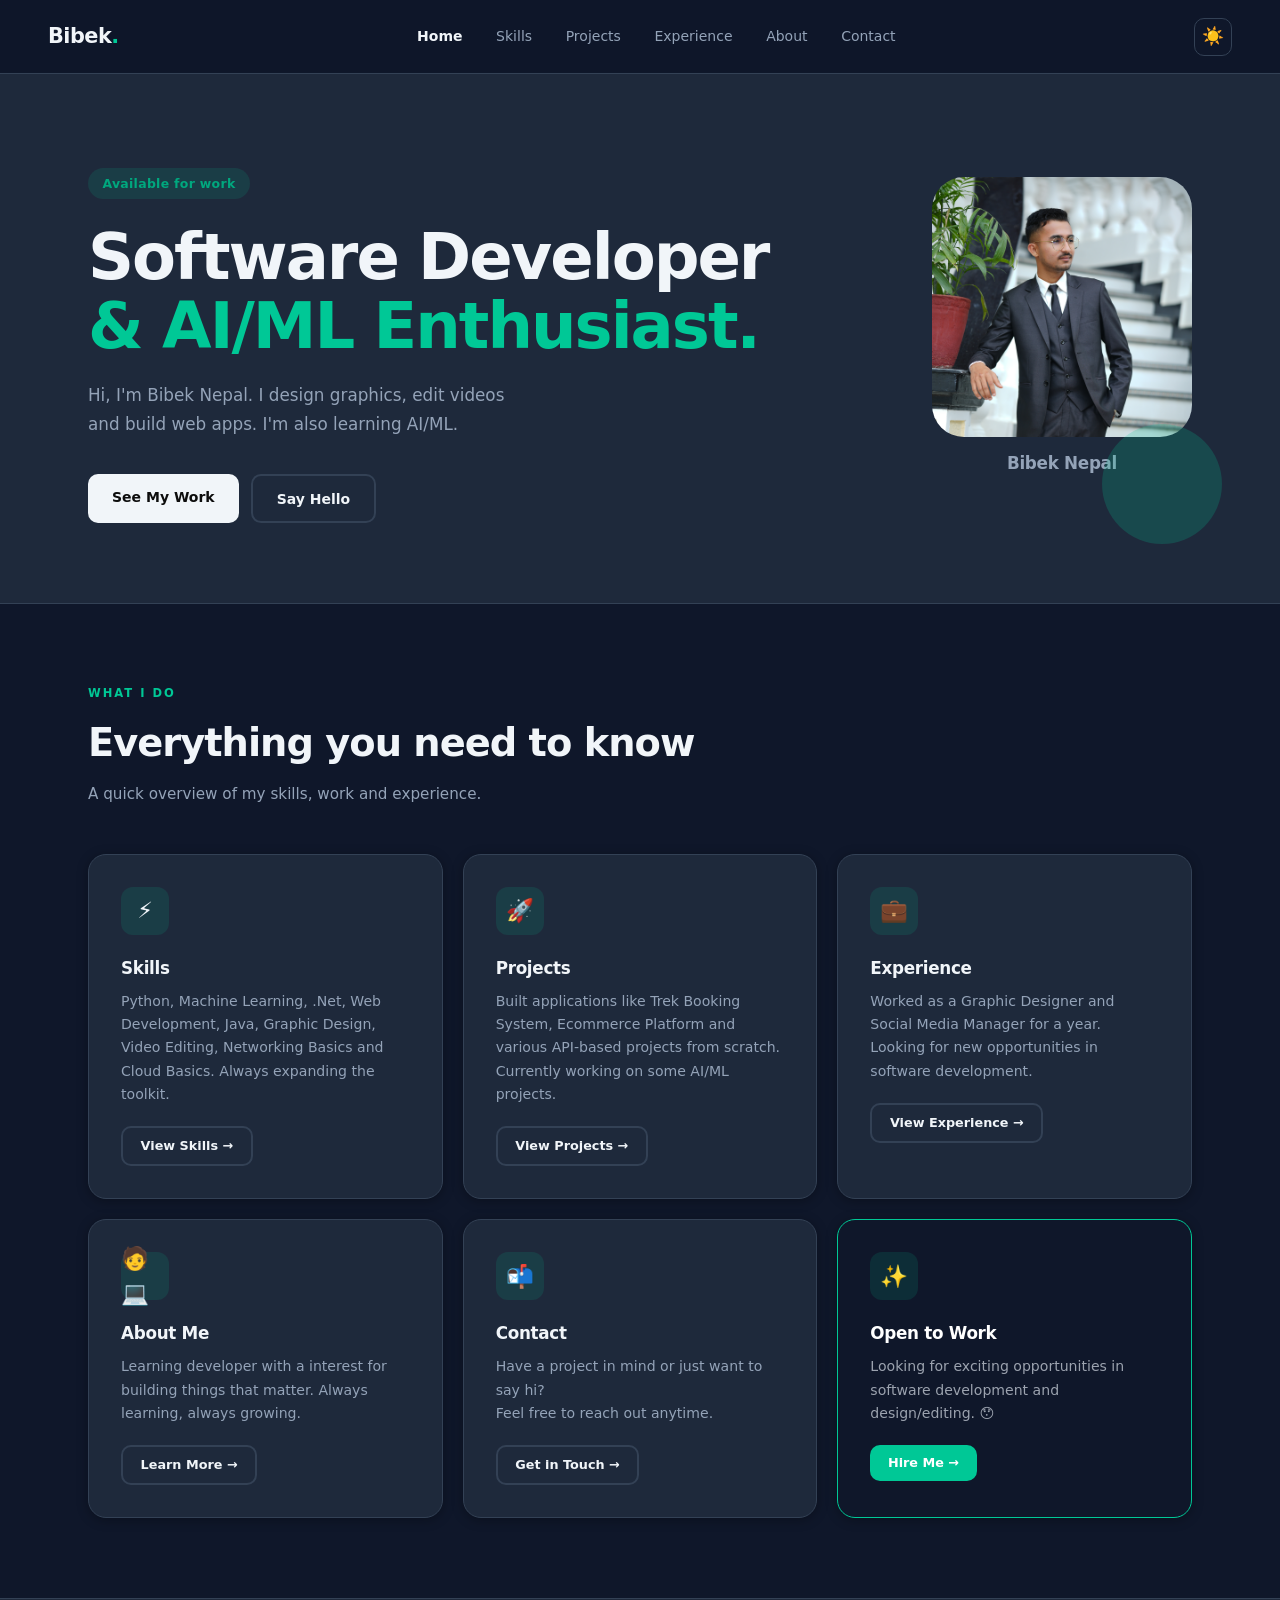
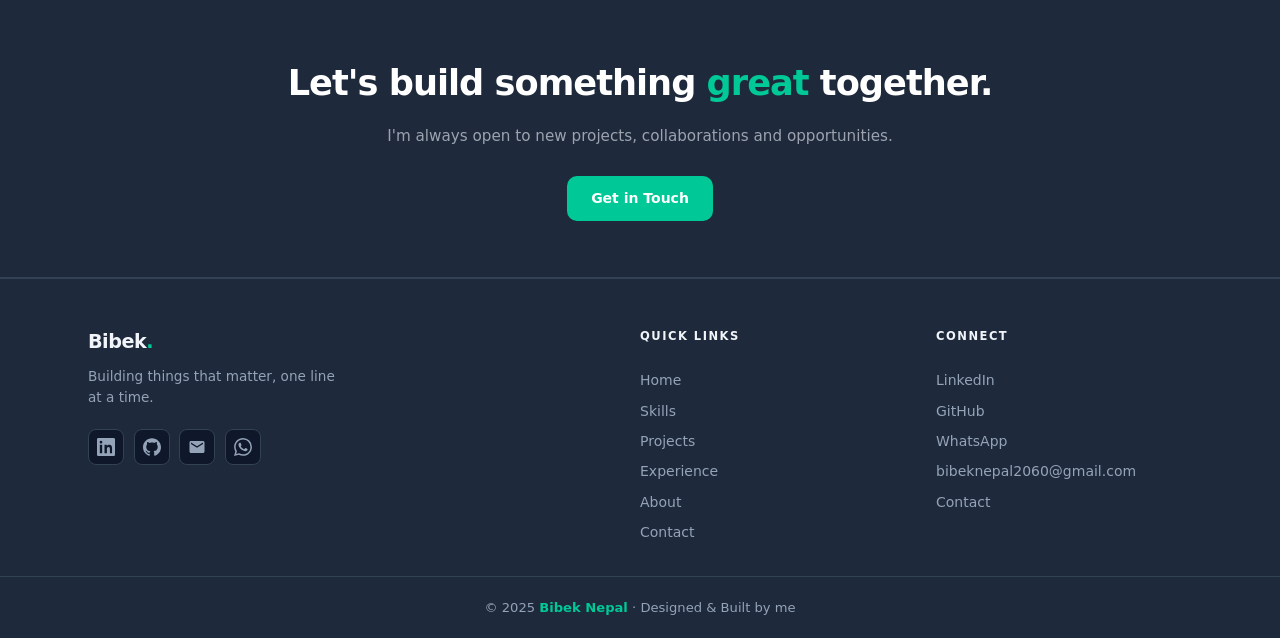
==== index.html @ d29e0a53 "for deploy" ====
<!DOCTYPE html>
<html lang="en">
<head>
  <meta charset="UTF-8">
  <meta name="description" content="Bibek Nepal — Software Developer <meta name="viewport" AI/ML Enthusiast. Portfolio showcasing projects, skills and experience.">
  <meta name="author" content="Bibek Nepal">
  <meta property="og:title" content="Bibek Nepal — Portfolio">
  <meta property="og:description" content="Bibek Nepal — Software Developer <meta name="viewport" AI/ML Enthusiast. Portfolio showcasing projects, skills and experience.">
  <meta property="og:type" content="website">
  <meta name="viewport" content="width=device-width, initial-scale=1.0">
  <title>Bibek Nepal — Portfolio</title>
  <link rel="stylesheet" href="assets/css/style.css">
  <script>
    const t = localStorage.getItem('theme') || 'dark';
    document.documentElement.setAttribute('data-theme', t);
  </script>
</head>
<body>

  <div class="page">

    <!-- Hero -->
    <div style="background: var(--white); border-bottom: 1px solid var(--border); position: relative; z-index: 1;">
      <section class="hero">
        <div class="hero-left">
          <div class="hero-tag">Available for work</div>
          <h1>Software Developer<br><em>& AI/ML Enthusiast.</em></h1>
          <p>Hi, I'm Bibek Nepal. I design graphics, edit videos and build web apps. I'm also learning AI/ML.</p>
          <div class="hero-btns">
            <a href="projects.html" class="btn btn-primary">See My Work</a>
            <a href="contact.html" class="btn btn-ghost">Say Hello</a>
          </div>
        </div>
        <div class="hero-right">
          <img src="assets/images/home-img.JPG" alt="Bibek Nepal">
          <p class="hero-photo-name">Bibek Nepal</p>
        </div>
      </section>
    </div>

    <!-- Overview -->
    <div class="section">
      <p class="section-label">What I Do</p>
      <h2 class="section-title">Everything you need to know</h2>
      <p class="section-sub">A quick overview of my skills, work and experience.</p>

      <div class="cards-grid">

        <div class="card">
          <div class="card-icon">⚡</div>
          <h3>Skills</h3>
          <p>Python, Machine Learning, .Net, Web Development, Java, Graphic Design, Video Editing, Networking Basics and Cloud Basics. Always expanding the toolkit.</p>
          <a href="skills.html" class="btn btn-ghost">View Skills →</a>
        </div>

        <div class="card">
          <div class="card-icon">🚀</div>
          <h3>Projects</h3>
          <p>Built applications like Trek Booking System, Ecommerce Platform and various API-based projects from scratch.<br>Currently working on some AI/ML projects.</p>
          <a href="projects.html" class="btn btn-ghost">View Projects →</a>
        </div>

        <div class="card">
          <div class="card-icon">💼</div>
          <h3>Experience</h3>
          <p>Worked as a Graphic Designer and Social Media Manager for a year.<br>Looking for new opportunities in software development.</p>
          <a href="experience.html" class="btn btn-ghost">View Experience →</a>
        </div>

        <div class="card">
          <div class="card-icon">🧑💻</div>
          <h3>About Me</h3>
          <p>Learning developer with a interest for building things that matter. Always learning, always growing.</p>
          <a href="about.html" class="btn btn-ghost">Learn More →</a>
        </div>

        <div class="card">
          <div class="card-icon">📬</div>
          <h3>Contact</h3>
          <p>Have a project in mind or just want to say hi?<br>Feel free to reach out anytime.</p>
          <a href="contact.html" class="btn btn-ghost">Get in Touch →</a>
        </div>

        <div class="card open-to-work-card">
          <div class="card-icon" style="background: rgba(0,200,150,0.12);">✨</div>
          <h3>Open to Work</h3>
          <p>Looking for exciting opportunities in software development and design/editing. 😯</p>
          <a href="contact.html" class="btn btn-accent">Hire Me →</a>
        </div>

      </div>
    </div>

    <!-- CTA Strip -->
    <div class="strip">
      <h2>Let's build something <span>great</span> together.</h2>
      <p>I'm always open to new projects, collaborations and opportunities.</p>
      <a href="contact.html" class="btn btn-accent">Get in Touch</a>
    </div>

  </div>

  <script src="assets/js/components.js"></script>
</body>
</html>
---- assets/css/style.css ----
/* ===== RESET & BASE ===== */
*, *::before, *::after { margin: 0; padding: 0; box-sizing: border-box; }

:root {
  --bg: #f8f9fa;
  --white: #ffffff;
  --dark: #0d0d0d;
  --dark2: #1a1a1a;
  --accent: #00c896;
  --accent-dark: #00a87e;
  --muted: #6b7280;
  --border: #e5e7eb;
  --card-shadow: 0 2px 12px rgba(0,0,0,0.07);
  --card-shadow-hover: 0 12px 40px rgba(0,0,0,0.13);
}

/* ===== DARK THEME ===== */
[data-theme="dark"] {
  --bg: #0f172a;
  --white: #1e293b;
  --dark: #f1f5f9;
  --dark2: #e2e8f0;
  --muted: #94a3b8;
  --border: #334155;
  --card-shadow: 0 2px 12px rgba(0,0,0,0.3);
  --card-shadow-hover: 0 12px 40px rgba(0,0,0,0.5);
}

html { scroll-behavior: smooth; }

body {
  background: var(--bg);
  color: var(--dark);
  font-family: 'Segoe UI', system-ui, -apple-system, sans-serif;
  line-height: 1.6;
  transition: background 0.3s, color 0.3s;
}

a { text-decoration: none; color: inherit; }

/* ===== NAVBAR ===== */
.navbar {
  position: fixed;
  top: 0; left: 0; right: 0;
  z-index: 100;
  display: flex;
  align-items: center;
  justify-content: space-between;
  padding: 1.1rem 3rem;
  background: rgba(255,255,255,0.92);
  backdrop-filter: blur(12px);
  border-bottom: 1px solid var(--border);
  transition: background 0.3s, border-color 0.3s;
}

[data-theme="dark"] .navbar {
  background: rgba(15,23,42,0.92);
}

.logo {
  font-size: 1.3rem;
  font-weight: 900;
  color: var(--dark);
  letter-spacing: -0.5px;
  text-decoration: none;
  cursor: pointer;
  position: relative;
  z-index: 101;
}

.logo span { color: var(--accent); }

.nav-links {
  display: flex;
  gap: 0.1rem;
}

.nav-links a {
  padding: 0.45rem 1rem;
  border-radius: 8px;
  color: var(--muted);
  font-size: 0.875rem;
  font-weight: 500;
  transition: all 0.18s;
  white-space: nowrap;
}

.nav-links a:hover { color: var(--dark); background: var(--bg); }
.nav-links a.active { color: var(--dark); font-weight: 700; }

/* ===== THEME TOGGLE ===== */
.theme-toggle {
  width: 38px; height: 38px;
  border-radius: 10px;
  border: 1.5px solid var(--border);
  background: var(--bg);
  color: var(--dark);
  font-size: 1.1rem;
  cursor: pointer;
  display: flex;
  align-items: center;
  justify-content: center;
  transition: all 0.18s;
  flex-shrink: 0;
  line-height: 1;
  user-select: none;
}

.theme-toggle span {
  pointer-events: none;
  line-height: 1;
  display: flex;
}

.theme-toggle:hover {
  border-color: var(--accent);
  background: var(--white);
}

/* ===== PAGE ===== */
.page { padding-top: 72px; }

/* ===== HERO ===== */
.hero {
  background: var(--white);
  transition: background 0.3s;
  padding: 6rem 3rem 5rem;
  display: flex;
  align-items: center;
  justify-content: space-between;
  gap: 3rem;
  max-width: 1200px;
  margin: 0 auto;
}

.hero-left { flex: 1; }

.hero-tag {
  display: inline-flex;
  align-items: center;
  gap: 0.5rem;
  background: rgba(0,200,150,0.12);
  color: var(--accent-dark);
  font-size: 0.78rem;
  font-weight: 700;
  padding: 0.35rem 0.9rem;
  border-radius: 999px;
  margin-bottom: 1.5rem;
  letter-spacing: 0.3px;
}

.hero h1 {
  font-size: clamp(2.8rem, 5vw, 4.2rem);
  font-weight: 900;
  line-height: 1.08;
  letter-spacing: -2px;
  margin-bottom: 1.25rem;
  color: var(--dark);
}

.hero h1 em {
  font-style: normal;
  color: var(--accent);
}

.hero p {
  color: var(--muted);
  font-size: 1.05rem;
  max-width: 440px;
  margin-bottom: 2.25rem;
  line-height: 1.7;
}

.hero-btns { display: flex; gap: 0.75rem; flex-wrap: wrap; }

.hero-right {
  flex-shrink: 0;
  width: 260px;
  border-radius: 32px;
  display: flex;
  flex-direction: column;
  align-items: center;
  position: relative;
  overflow: visible;
}

.hero-right img {
  width: 260px;
  height: 260px;
  object-fit: cover;
  border-radius: 32px;
  display: block;
}

.hero-photo-name {
  text-align: center;
  margin-top: 0.75rem;
  font-size: 1rem;
  font-weight: 700;
  color: var(--dark);
  letter-spacing: -0.3px;
}

.hero-right::after {
  content: '';
  position: absolute;
  width: 120px; height: 120px;
  border-radius: 50%;
  background: rgba(0,200,150,0.2);
  bottom: -30px; right: -30px;
}

/* ===== BUTTONS ===== */
.btn {
  display: inline-block;
  padding: 0.7rem 1.5rem;
  border-radius: 10px;
  font-size: 0.875rem;
  font-weight: 700;
  cursor: pointer;
  transition: all 0.18s;
  border: none;
}

.btn-primary {
  background: #0d0d0d;
  color: #fff;
}

[data-theme="dark"] .btn-primary {
  background: #f1f5f9;
  color: #0d0d0d;
}

.btn-primary:hover { opacity: 0.88; transform: translateY(-1px); box-shadow: 0 6px 20px rgba(0,0,0,0.18); }

.btn-accent {
  background: var(--accent);
  color: #fff;
}

.btn-accent:hover { background: var(--accent-dark); transform: translateY(-1px); box-shadow: 0 6px 20px rgba(0,200,150,0.35); }

.btn-ghost {
  background: transparent;
  color: var(--dark);
  border: 2px solid var(--border);
}

.btn-ghost:hover { border-color: var(--accent); color: var(--accent); }

/* ===== SECTION ===== */
.section {
  padding: 5rem 3rem;
  max-width: 1200px;
  margin: 0 auto;
}

.section-label {
  font-size: 0.72rem;
  font-weight: 800;
  text-transform: uppercase;
  letter-spacing: 2px;
  color: var(--accent);
  margin-bottom: 0.6rem;
}

.section-title {
  font-size: clamp(1.8rem, 3vw, 2.4rem);
  font-weight: 900;
  letter-spacing: -1px;
  margin-bottom: 0.5rem;
  color: var(--dark);
}

.section-sub {
  color: var(--muted);
  font-size: 0.95rem;
  margin-bottom: 3rem;
}

/* ===== CARDS GRID ===== */
.cards-grid {
  display: grid;
  grid-template-columns: repeat(auto-fill, minmax(300px, 1fr));
  gap: 1.25rem;
}

.card {
  background: var(--white);
  border: 1px solid var(--border);
  border-radius: 18px;
  padding: 2rem;
  box-shadow: var(--card-shadow);
  transition: all 0.22s, background 0.3s, border-color 0.3s;
}

.card:hover {
  transform: translateY(-5px);
  box-shadow: var(--card-shadow-hover);
  border-color: transparent;
}

.card-icon {
  width: 48px; height: 48px;
  border-radius: 12px;
  background: rgba(0,200,150,0.12);
  display: flex;
  align-items: center;
  justify-content: center;
  font-size: 1.4rem;
  margin-bottom: 1.25rem;
}

.card h3 {
  font-size: 1.05rem;
  font-weight: 800;
  margin-bottom: 0.5rem;
  letter-spacing: -0.3px;
}

.card p {
  color: var(--muted);
  font-size: 0.88rem;
  line-height: 1.65;
  margin-bottom: 1.25rem;
}

.card .btn { font-size: 0.8rem; padding: 0.5rem 1.1rem; }

/* ===== TAGS ===== */
.tags { display: flex; flex-wrap: wrap; gap: 0.4rem; margin-top: 0.75rem; }

.tag {
  padding: 0.25rem 0.7rem;
  border-radius: 6px;
  background: var(--bg);
  border: 1px solid var(--border);
  color: var(--dark);
  font-size: 0.75rem;
  font-weight: 600;
  transition: background 0.3s, border-color 0.3s, color 0.3s;
}

/* ===== TIMELINE ===== */
.timeline { position: relative; padding-left: 1.75rem; }

.timeline::before {
  content: '';
  position: absolute;
  left: 0; top: 6px; bottom: 0;
  width: 2px;
  background: var(--border);
}

.timeline-item { position: relative; margin-bottom: 2.25rem; }

.timeline-item::before {
  content: '';
  position: absolute;
  left: -2.2rem; top: 5px;
  width: 12px; height: 12px;
  border-radius: 50%;
  background: var(--accent);
  border: 3px solid var(--bg);
  box-shadow: 0 0 0 2px var(--accent);
}

.timeline-date {
  font-size: 0.72rem;
  font-weight: 700;
  color: var(--accent-dark);
  text-transform: uppercase;
  letter-spacing: 0.5px;
  margin-bottom: 0.3rem;
}

.timeline-item h3 { font-size: 1rem; font-weight: 800; margin-bottom: 0.15rem; }
.timeline-item h4 { font-size: 0.85rem; color: var(--muted); margin-bottom: 0.5rem; font-weight: 500; }
.timeline-item p { color: var(--muted); font-size: 0.875rem; }

.contact-info .card p {
  overflow-wrap: break-word;
}

.contact-info .card p a {
  color: var(--accent-dark);
  font-weight: 500;
  transition: color 0.18s;
}

.contact-info .card p a:hover { color: var(--accent); }

/* ===== CONTACT GRID ===== */
.contact-grid {
  display: grid;
  grid-template-columns: 1fr 1.7fr;
  gap: 2rem;
  align-items: start;
}

.contact-info { display: flex; flex-direction: column; gap: 1rem; }

.form-card {
  background: var(--white);
  border: 1px solid var(--border);
  border-radius: 18px;
  padding: 2.25rem;
  box-shadow: var(--card-shadow);
  transition: background 0.3s, border-color 0.3s;
}

.form-group { margin-bottom: 1.25rem; }

.form-group label {
  display: block;
  font-size: 0.78rem;
  font-weight: 700;
  color: var(--dark);
  margin-bottom: 0.4rem;
  text-transform: uppercase;
  letter-spacing: 0.5px;
}

.form-group input,
.form-group textarea {
  width: 100%;
  padding: 0.75rem 1rem;
  background: var(--bg);
  border: 1.5px solid var(--border);
  border-radius: 10px;
  color: var(--dark);
  font-size: 0.9rem;
  font-family: inherit;
  outline: none;
  transition: border-color 0.18s, box-shadow 0.18s;
}

.form-group input:focus,
.form-group textarea:focus {
  border-color: var(--accent);
  box-shadow: 0 0 0 3px rgba(0,200,150,0.12);
  background: var(--white);
}

.form-group textarea { resize: vertical; min-height: 130px; }

/* ===== ABOUT ===== */
.about-grid {
  display: grid;
  grid-template-columns: 280px 1fr;
  gap: 2rem;
  align-items: start;
}

.avatar-card {
  background: var(--white);
  border: 1px solid var(--border);
  border-radius: 18px;
  padding: 2rem;
  text-align: center;
  box-shadow: var(--card-shadow);
  position: sticky;
  top: 90px;
  transition: background 0.3s, border-color 0.3s;
}

.avatar {
  width: 88px; height: 88px;
  border-radius: 50%;
  background: linear-gradient(135deg, #00c896, #00a87e);
  display: flex;
  align-items: center;
  justify-content: center;
  font-size: 1.8rem;
  font-weight: 900;
  color: #fff;
  margin: 0 auto 1rem;
  overflow: hidden;
}

.avatar img {
  width: 100%;
  height: 100%;
  object-fit: cover;
  border-radius: 50%;
}

.avatar-card h2 { font-size: 1.2rem; font-weight: 800; margin-bottom: 0.2rem; }
.avatar-card > p { color: var(--muted); font-size: 0.85rem; }

.stat-row { display: flex; gap: 0.75rem; margin-top: 1.25rem; }

.stat {
  flex: 1;
  background: var(--bg);
  border: 1px solid var(--border);
  border-radius: 10px;
  padding: 0.75rem 0.5rem;
  text-align: center;
}

.stat strong { display: block; font-size: 1.3rem; font-weight: 900; color: var(--accent-dark); }
.stat span { font-size: 0.7rem; color: var(--muted); font-weight: 500; }

/* ===== OPEN TO WORK CARD ===== */
.open-to-work-card {
  background: #f0fdf9;
  border-color: var(--accent);
  color: var(--dark);
}

[data-theme="dark"] .open-to-work-card {
  background: #0f172a;
  border-color: var(--accent);
  color: #fff;
}

.open-to-work-card h3 { color: var(--dark); }
.open-to-work-card p { color: var(--muted); }
[data-theme="dark"] .open-to-work-card h3 { color: #fff; }
[data-theme="dark"] .open-to-work-card p { color: #9ca3af; }

.strip {
  background: #f0fdf9;
  border-top: 1px solid #d1fae5;
  border-bottom: 1px solid #d1fae5;
  color: var(--dark);
  padding: 3.5rem 3rem;
  text-align: center;
}

[data-theme="dark"] .strip {
  background: #1e293b;
  border-top: 1px solid #334155;
  border-bottom: 1px solid #334155;
  color: #fff;
}

.strip h2 {
  font-size: clamp(1.6rem, 3vw, 2.2rem);
  font-weight: 900;
  letter-spacing: -1px;
  margin-bottom: 0.75rem;
}

.strip h2 span { color: var(--accent); }
.strip p { color: var(--muted); margin-bottom: 1.75rem; font-size: 0.95rem; }
[data-theme="dark"] .strip p { color: #9ca3af; }

/* ===== FOOTER ===== */
footer {
  background: var(--white);
  border-top: 1px solid var(--border);
  transition: background 0.3s, border-color 0.3s;
}

.footer-inner {
  display: grid;
  grid-template-columns: 2fr 1fr 1fr;
  gap: 2.5rem;
  max-width: 1200px;
  margin: 0 auto;
  padding: 3rem 3rem 2rem;
}

.footer-brand p {
  color: var(--muted);
  font-size: 0.85rem;
  margin-top: 0.5rem;
  margin-bottom: 1.25rem;
  max-width: 260px;
  line-height: 1.6;
}

.footer-logo {
  font-size: 1.2rem;
  font-weight: 900;
  color: var(--dark);
  letter-spacing: -0.5px;
}

.footer-logo span { color: var(--accent); }

.footer-social {
  display: flex;
  gap: 0.6rem;
}

.footer-social a {
  width: 36px; height: 36px;
  border-radius: 8px;
  border: 1px solid var(--border);
  background: var(--bg);
  color: var(--muted);
  display: flex;
  align-items: center;
  justify-content: center;
  transition: all 0.18s;
}

.footer-social a:hover {
  border-color: var(--accent);
  color: var(--accent);
  background: var(--white);
}

.footer-links h4 {
  font-size: 0.72rem;
  font-weight: 800;
  text-transform: uppercase;
  letter-spacing: 1.5px;
  color: var(--dark);
  margin-bottom: 1rem;
}

.footer-links {
  display: flex;
  flex-direction: column;
  gap: 0.5rem;
}

.footer-links a {
  font-size: 0.875rem;
  color: var(--muted);
  transition: color 0.18s;
}

.footer-links a:hover { color: var(--accent); }

.footer-bottom {
  border-top: 1px solid var(--border);
  text-align: center;
  padding: 1.25rem 3rem;
  color: var(--muted);
  font-size: 0.82rem;
}

.footer-bottom span { color: var(--accent); font-weight: 700; }

@media (max-width: 768px) {
  .footer-inner { grid-template-columns: 1fr; padding: 2rem 1.5rem 1.5rem; gap: 1.75rem; }
  .footer-bottom { padding: 1rem 1.5rem; }
}

/* ===== NAVBAR RIGHT ===== */
.navbar-right {
  display: flex;
  align-items: center;
  gap: 0.5rem;
}

/* ===== HAMBURGER ===== */
.hamburger {
  display: none;
  flex-direction: column;
  justify-content: center;
  gap: 5px;
  width: 38px; height: 38px;
  background: var(--bg);
  border: 1.5px solid var(--border);
  border-radius: 10px;
  cursor: pointer;
  padding: 8px;
  transition: border-color 0.18s;
}

.hamburger span {
  display: block;
  height: 2px;
  background: var(--dark);
  border-radius: 2px;
  transition: all 0.25s;
  pointer-events: none;
}

.hamburger.open span:nth-child(1) { transform: translateY(7px) rotate(45deg); }
.hamburger.open span:nth-child(2) { opacity: 0; }
.hamburger.open span:nth-child(3) { transform: translateY(-7px) rotate(-45deg); }
.hamburger:hover { border-color: var(--accent); }

/* ===== MOBILE NAV ===== */
.mobile-nav {
  display: none;
  position: fixed;
  top: 64px; left: 0; right: 0;
  background: var(--white);
  border-bottom: 1px solid var(--border);
  z-index: 99;
  flex-direction: column;
  padding: 1rem 1.5rem;
  gap: 0.25rem;
  transform: translateY(-10px);
  opacity: 0;
  transition: opacity 0.2s, transform 0.2s;
}

.mobile-nav.open {
  display: flex;
  transform: translateY(0);
  opacity: 1;
}

.mobile-nav a {
  padding: 0.65rem 0.75rem;
  border-radius: 8px;
  color: var(--muted);
  font-size: 0.95rem;
  font-weight: 500;
  transition: all 0.18s;
}

.mobile-nav a:hover, .mobile-nav a.active {
  color: var(--dark);
  background: var(--bg);
}

/* ===== RESPONSIVE ===== */
@media (max-width: 768px) {
  .navbar { padding: 0.9rem 1.25rem; }
  .nav-links { display: none; }
  .hamburger { display: flex; }

  .hero { flex-direction: column; padding: 3.5rem 1.25rem 2.5rem; gap: 2rem; text-align: center; }
  .hero-left { display: flex; flex-direction: column; align-items: center; }
  .hero h1 { font-size: 2rem; letter-spacing: -1px; }
  .hero p { font-size: 0.95rem; }
  .hero-right { width: 100%; max-width: 280px; }
  .hero-right img { width: 100%; height: 260px; }

  .section { padding: 2.5rem 1.25rem; }
  .cards-grid { grid-template-columns: 1fr; }
  .contact-grid { grid-template-columns: 1fr; }
  .about-grid { grid-template-columns: 1fr; }
  .avatar-card { position: static; }
  .exp-grid { grid-template-columns: 1fr !important; gap: 2rem !important; }
  .r-two-col { grid-template-columns: 1fr; }
  .resume-actions { padding: 1.25rem 1.25rem 0; }
  .resume-wrapper { padding: 0 1.25rem; }
  .resume-card { padding: 1.5rem 1.25rem; }
  .r-item-header { flex-direction: column; gap: 0.2rem; }

  .footer-inner { grid-template-columns: 1fr; padding: 2rem 1.25rem 1.5rem; gap: 1.5rem; }
  .footer-bottom { padding: 1rem 1.25rem; }

  .strip { padding: 2.5rem 1.25rem; }
  .contact-info { grid-template-columns: 1fr !important; }
}
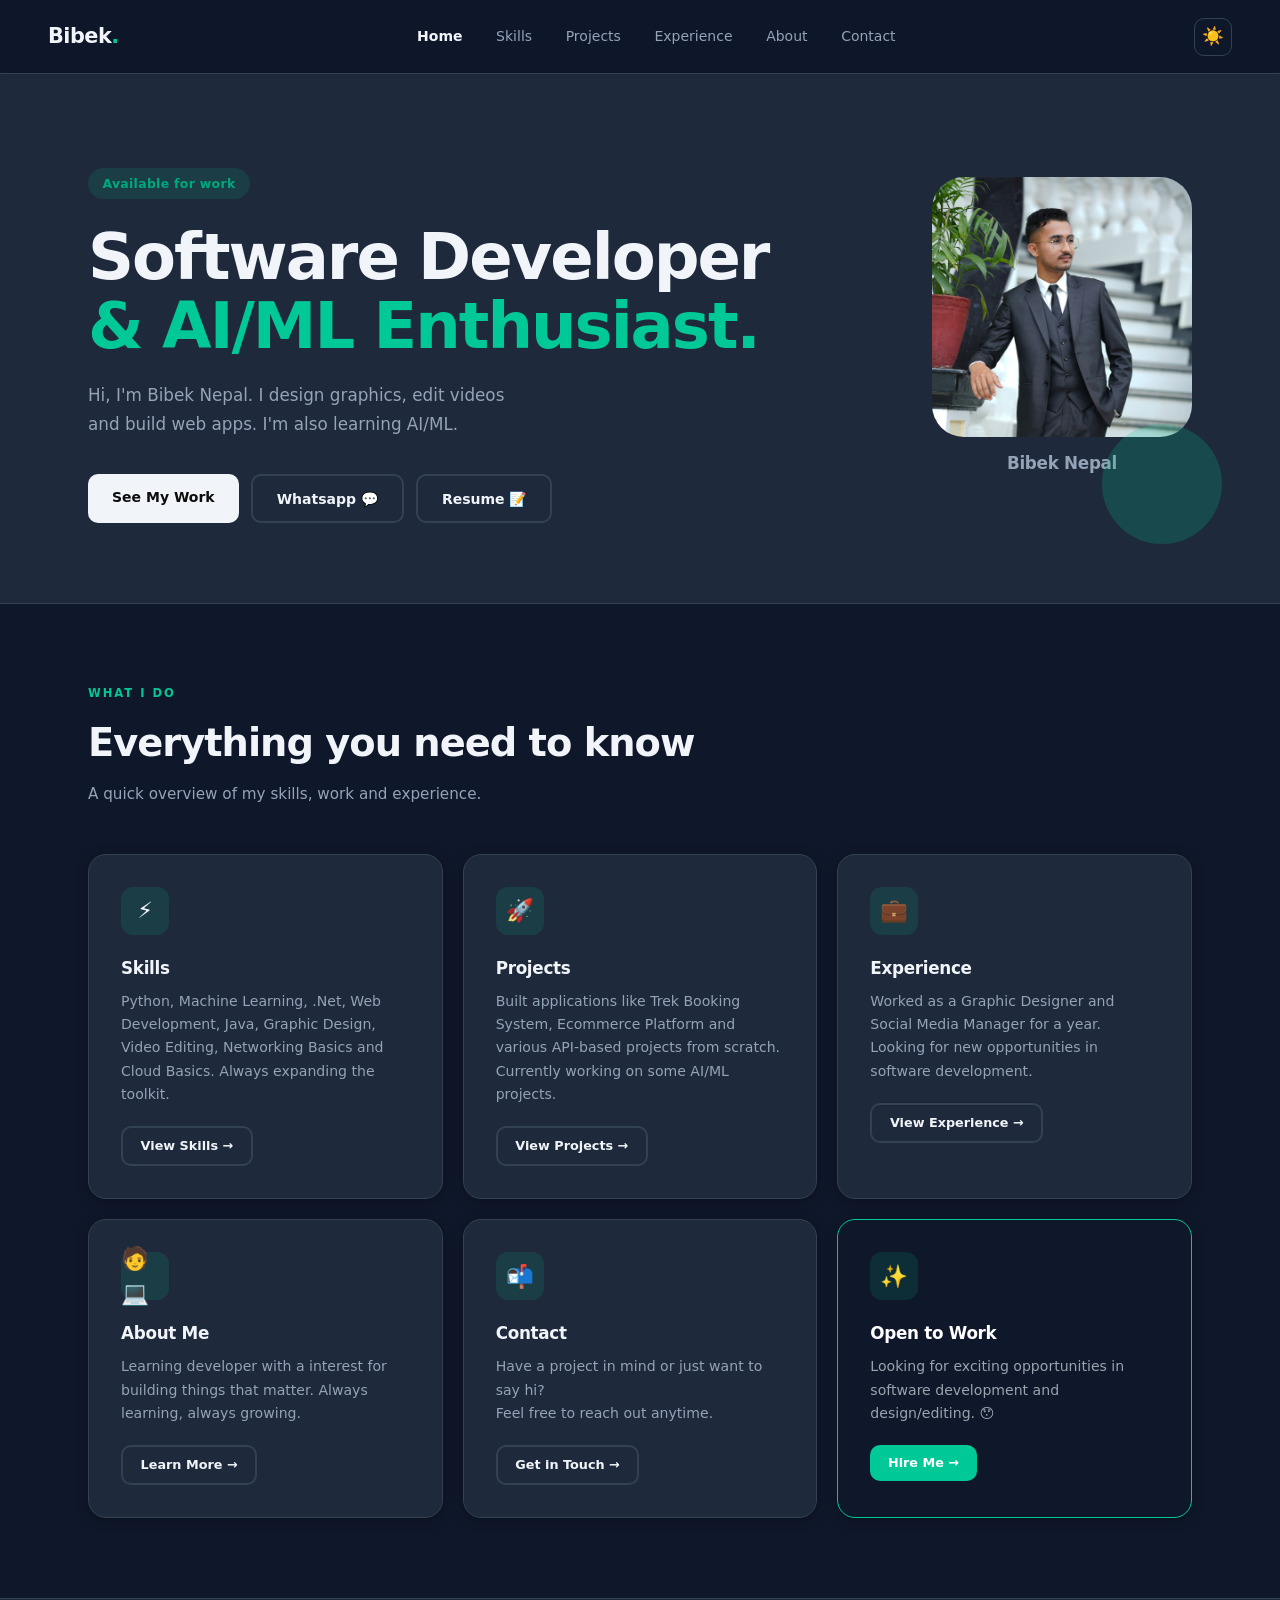
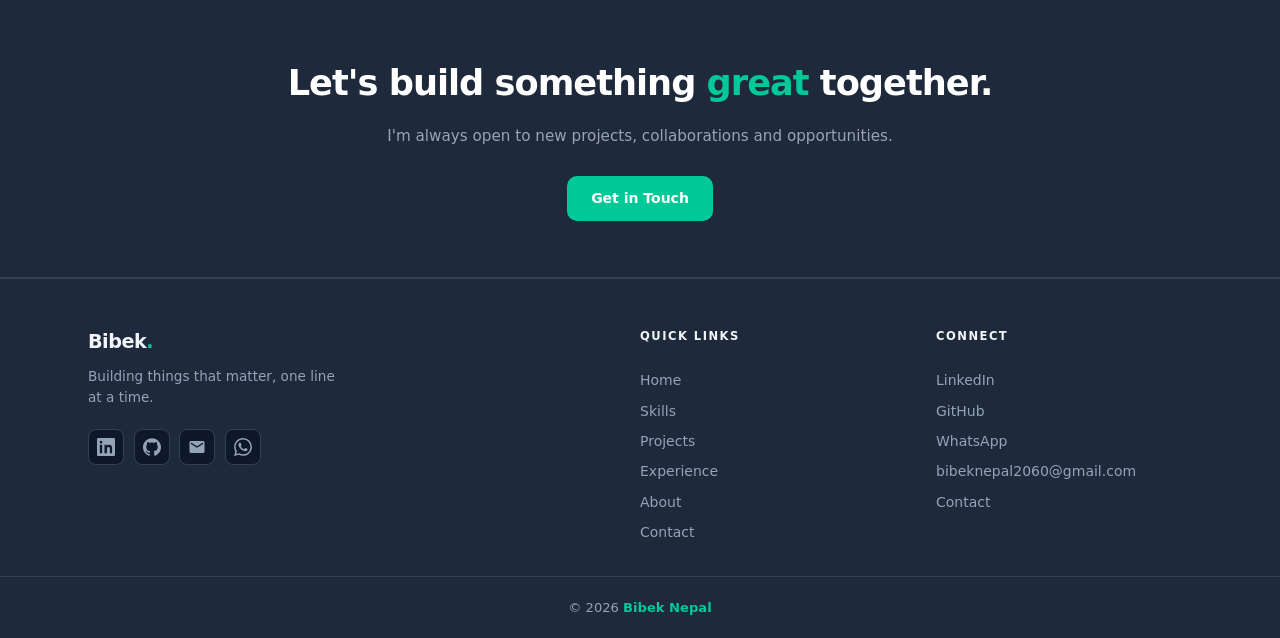
==== commit 8f0700ac: "index.html changes" ====
--- a/index.html
+++ b/index.html
@@ -28,7 +28,8 @@
           <p>Hi, I'm Bibek Nepal. I design graphics, edit videos and build web apps. I'm also learning AI/ML.</p>
           <div class="hero-btns">
             <a href="projects.html" class="btn btn-primary">See My Work</a>
-            <a href="contact.html" class="btn btn-ghost">Say Hello</a>
+            <a href="https://wa.me/9779847370247" target="_blank" rel="noopener noreferrer" class="btn btn-ghost">Whatsapp 💬</a>
+            <a href="resume.html" class="btn btn-ghost">Resume 📝</a>
           </div>
         </div>
         <div class="hero-right">
